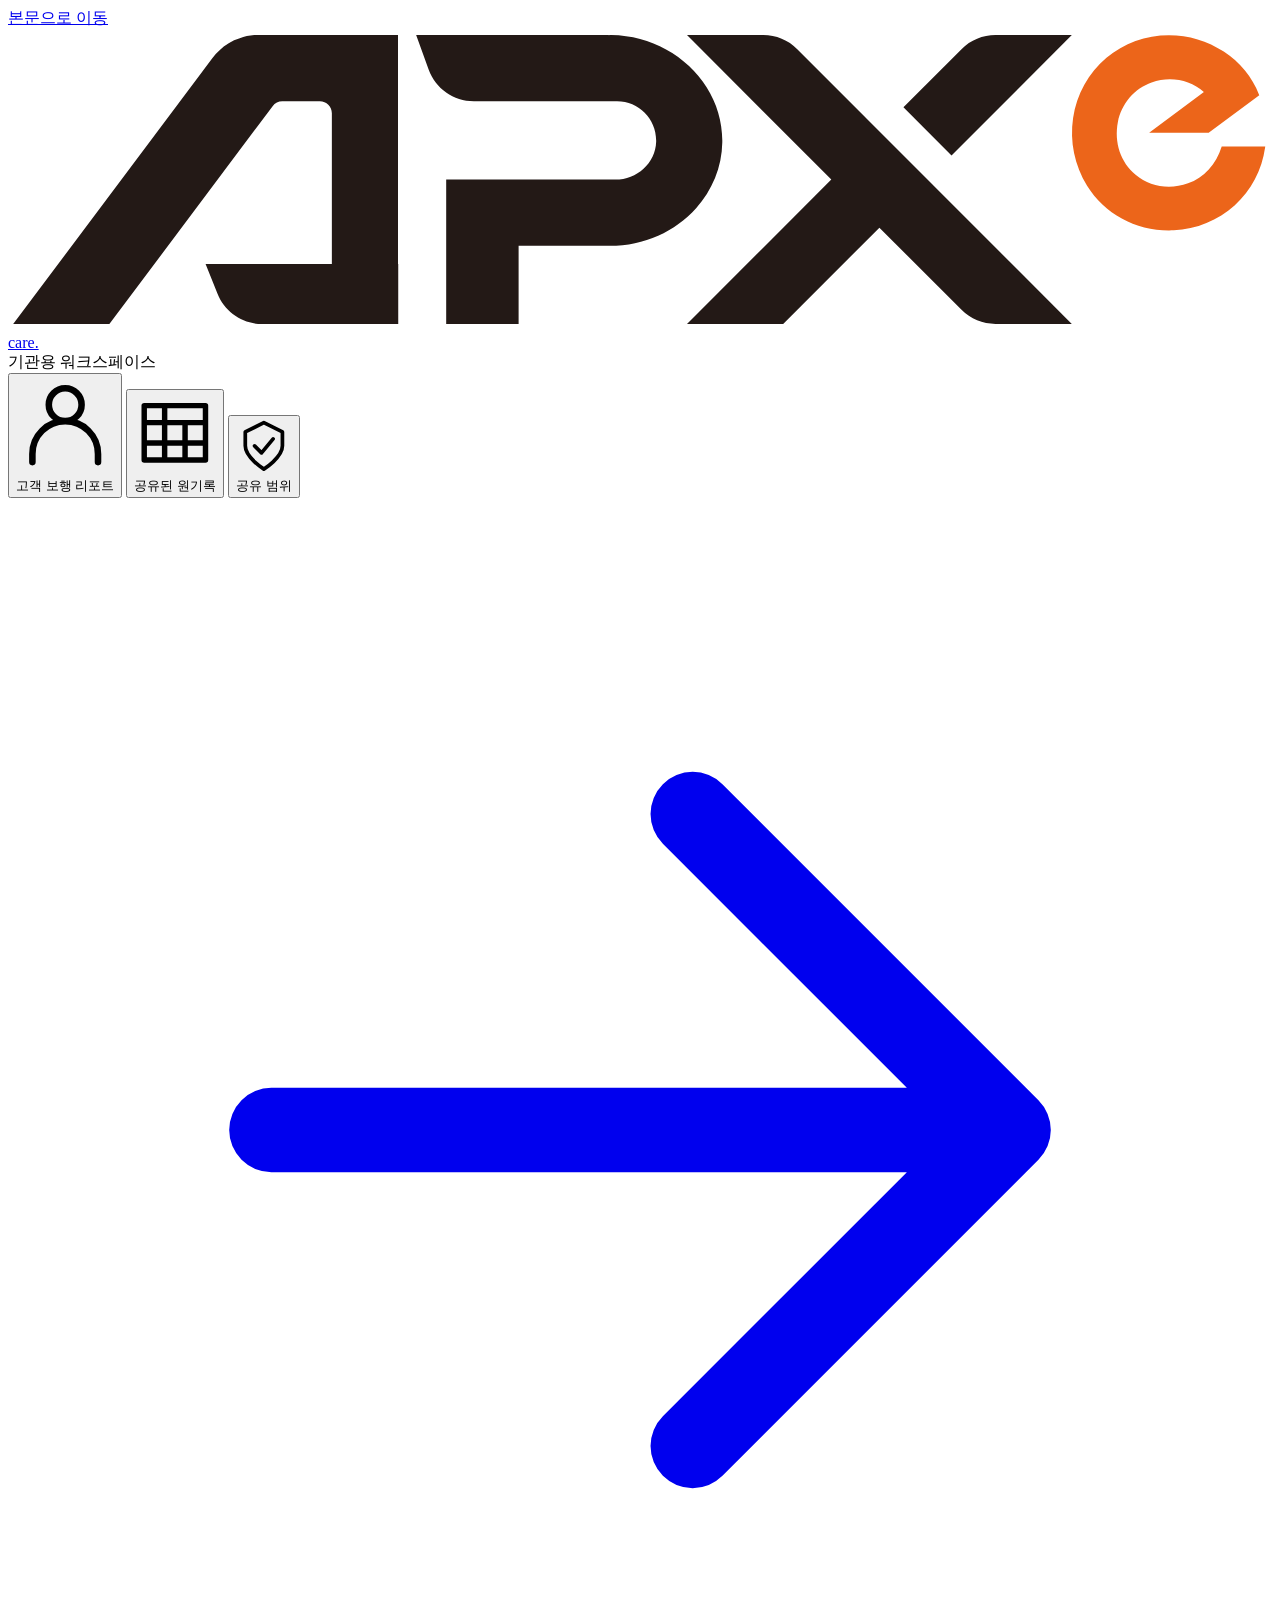
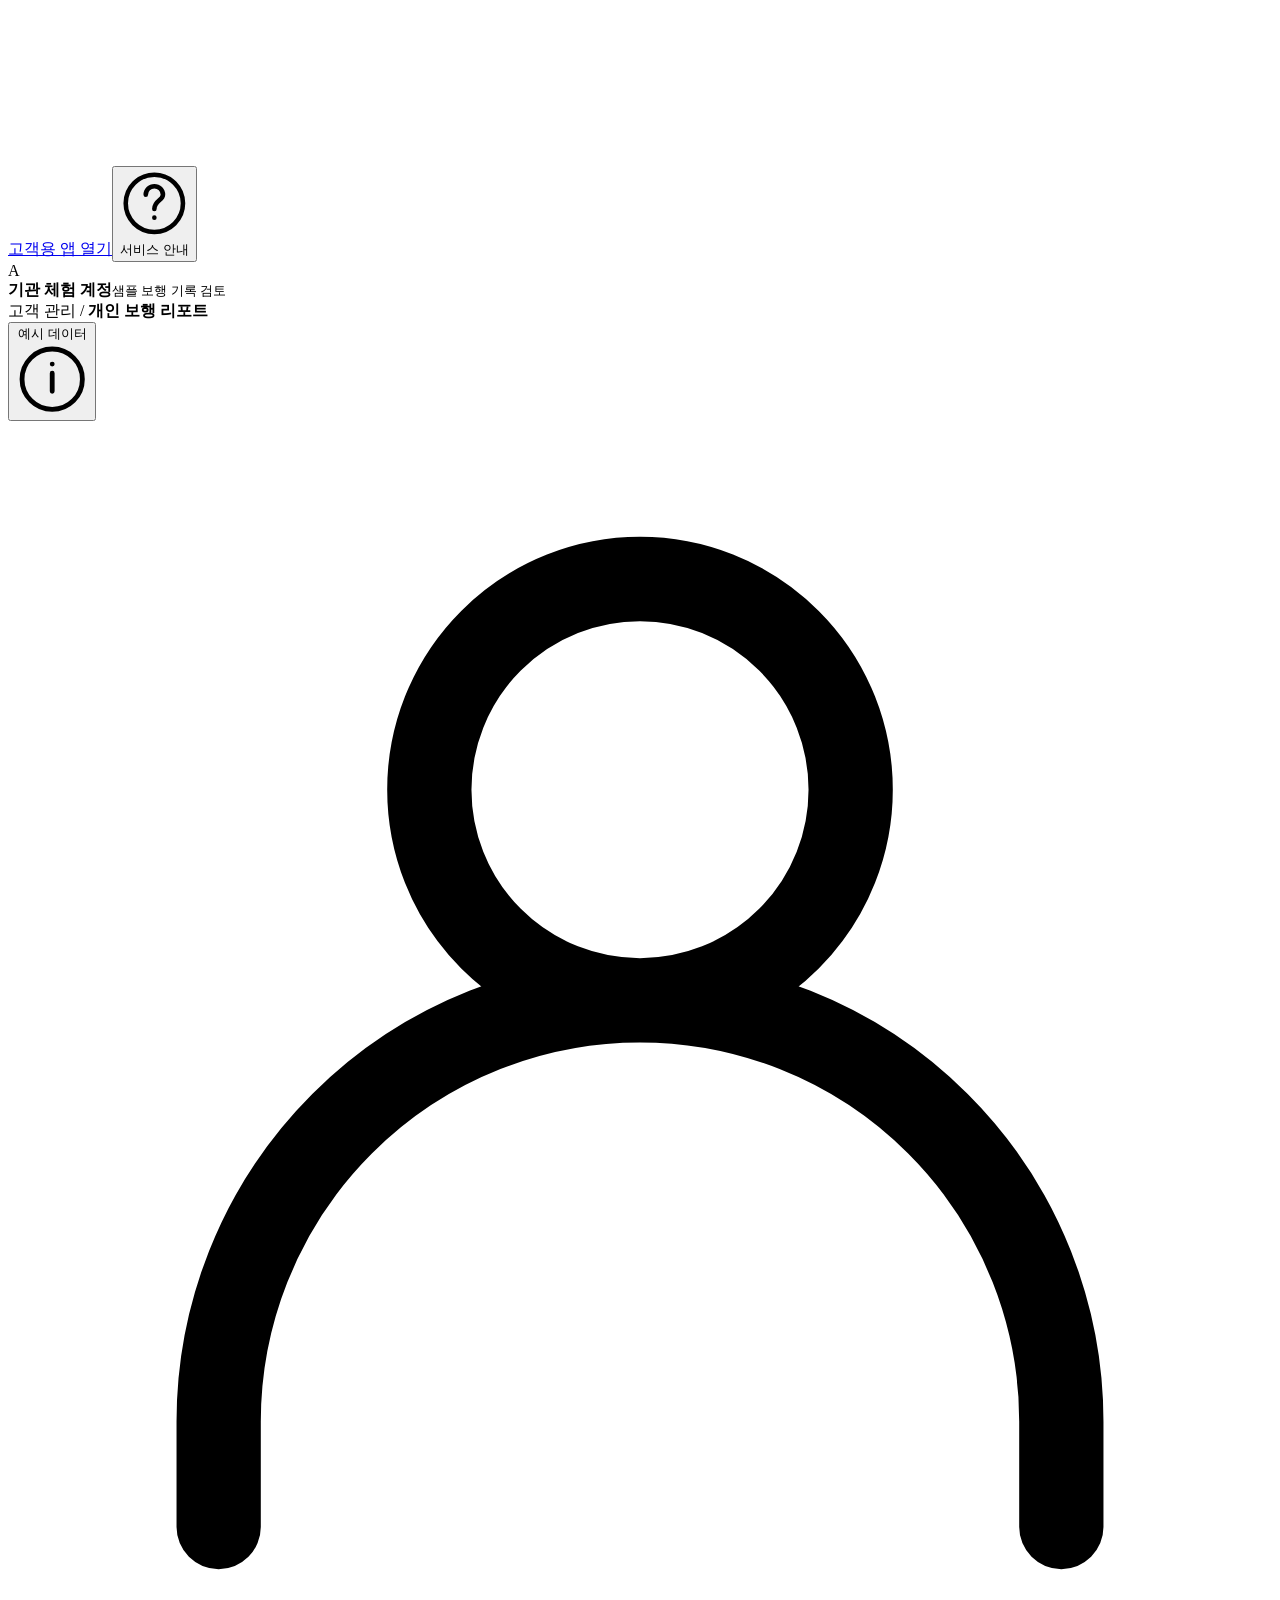
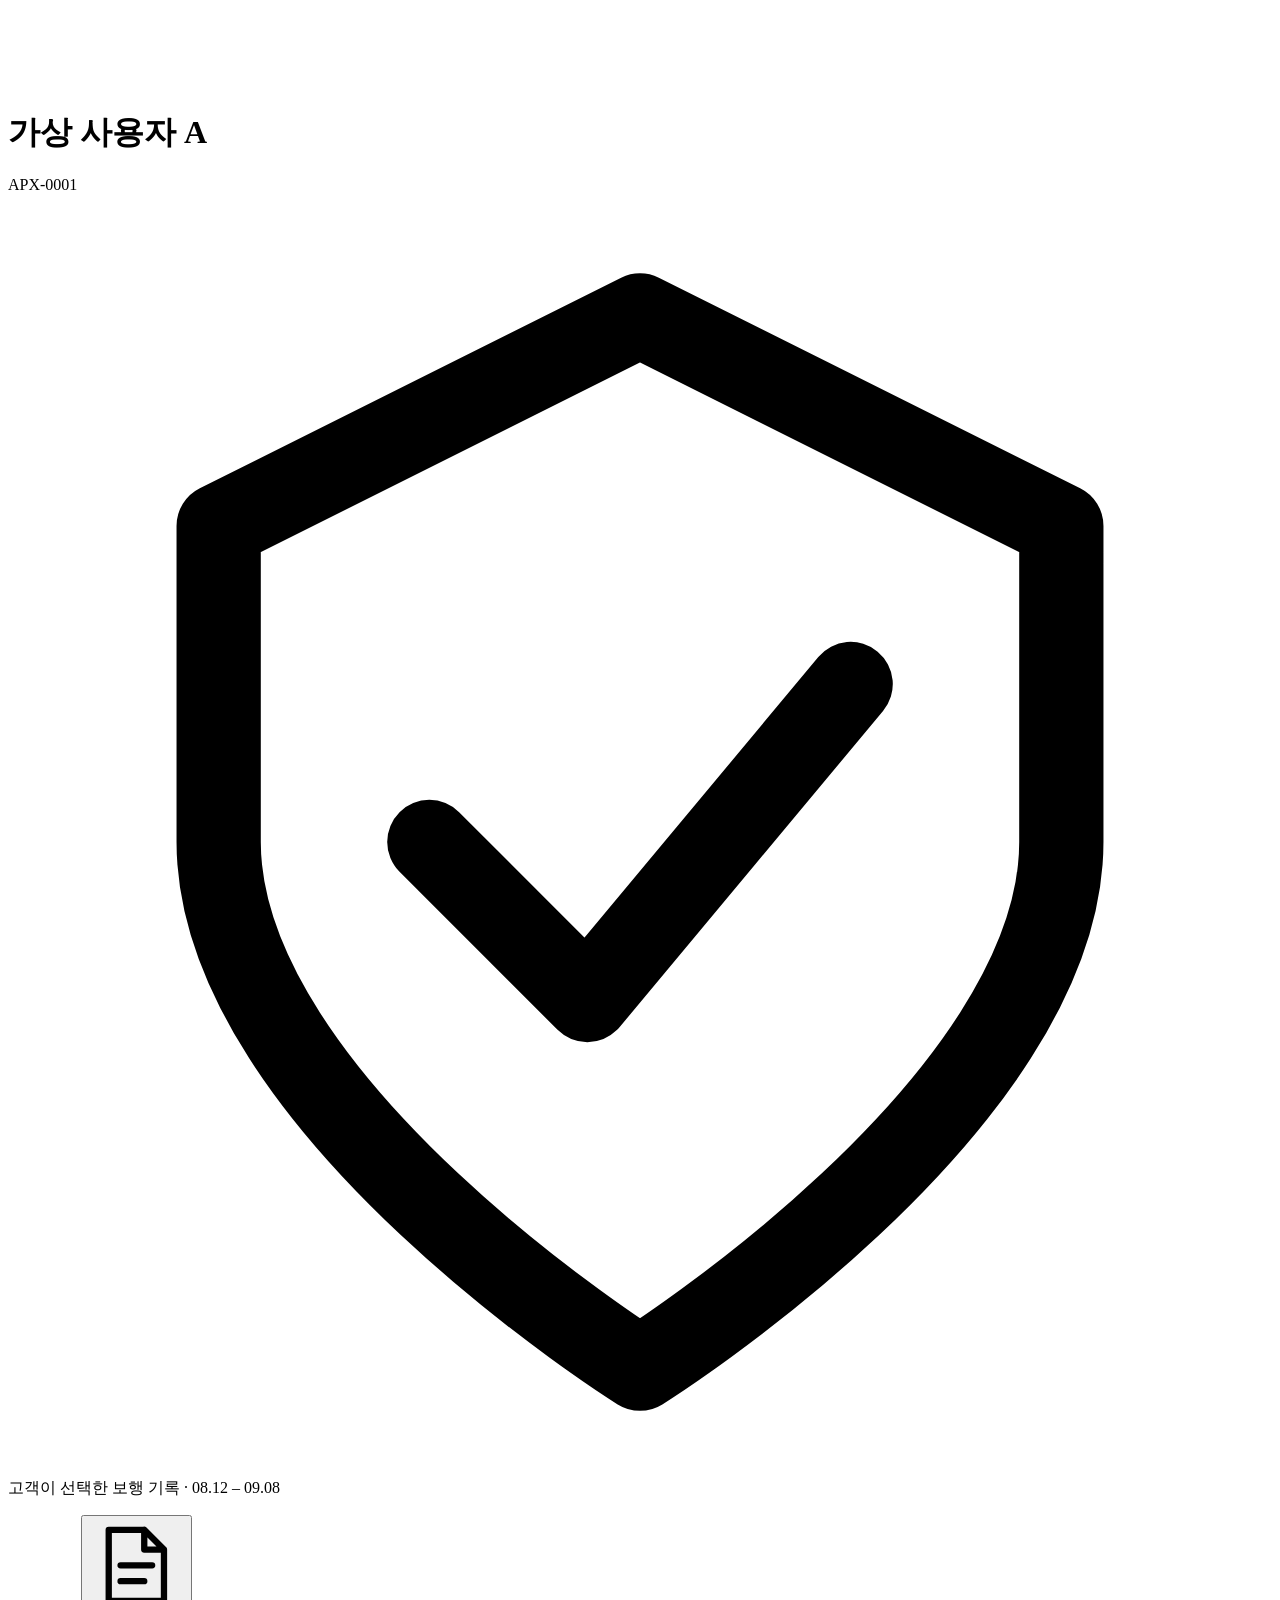
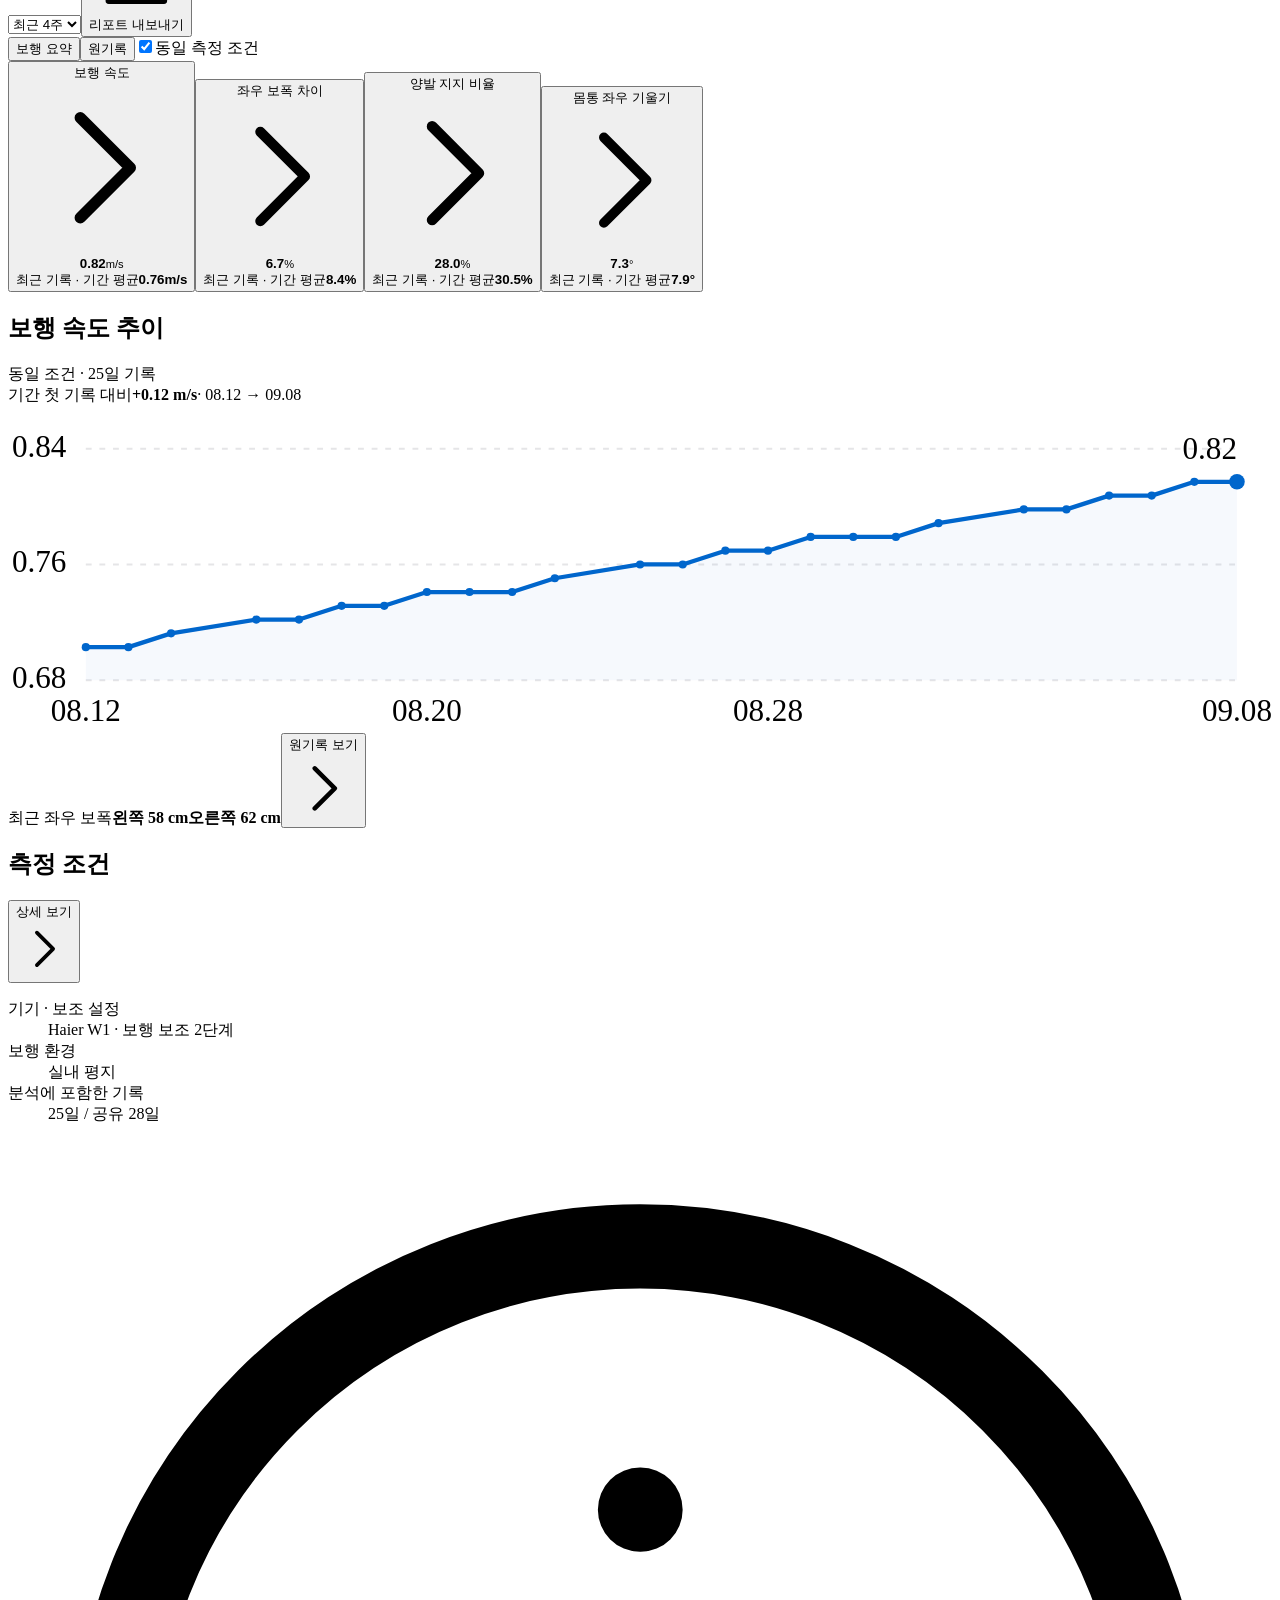
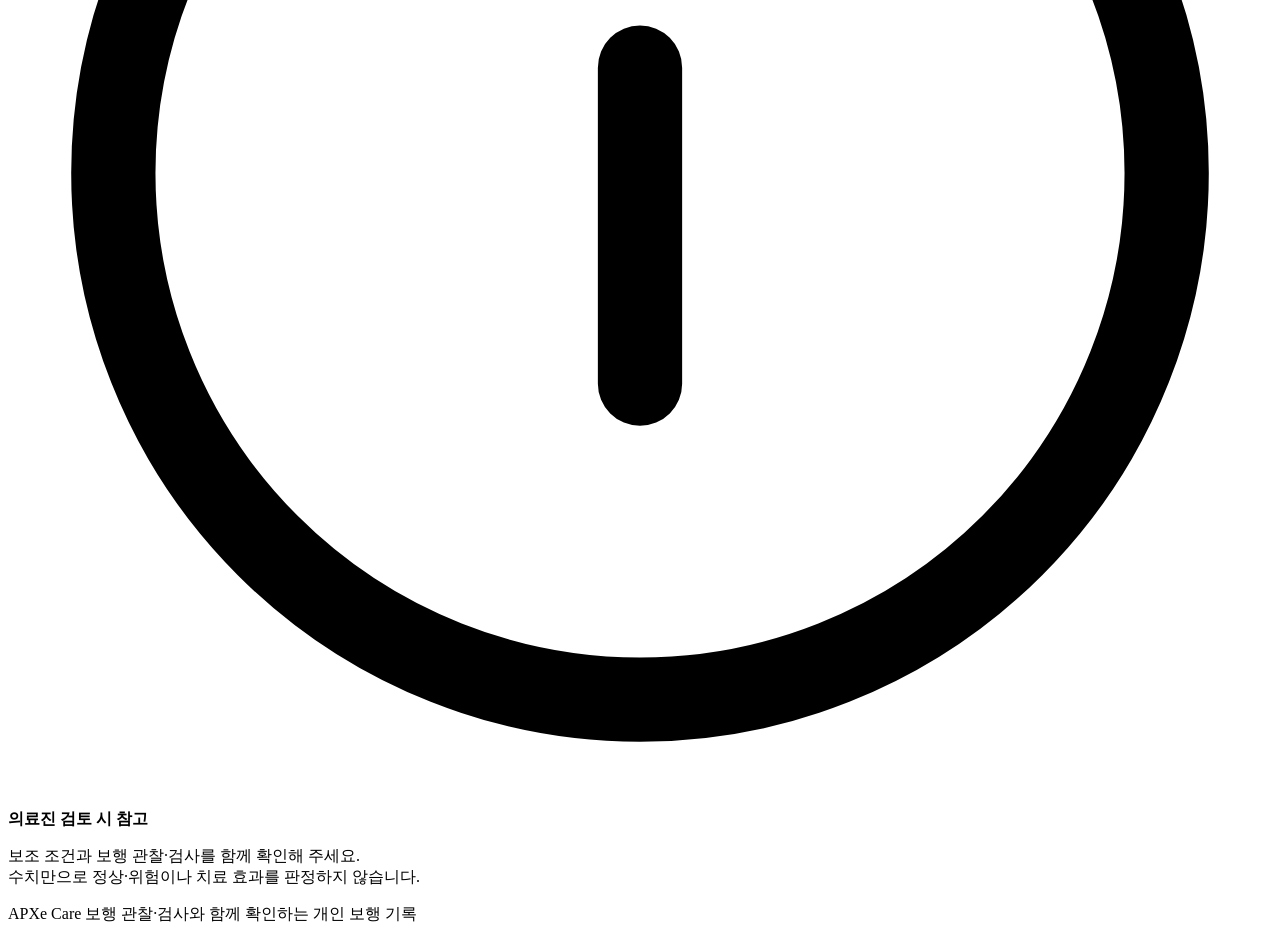
==== provider.html @ 576e1993 "Publish responsive APXe Care customer and provider demos" ====
<!doctype html>
<html lang="ko">
<head>
  <meta charset="utf-8">
  <meta name="viewport" content="width=device-width,initial-scale=1,viewport-fit=cover">
  <meta name="theme-color" content="#f5f5f7">
  <title>APXe Care · 기관용 보행 리포트</title>
  <link rel="icon" href="assets/apxe.svg" type="image/svg+xml">
  <link rel="stylesheet" href="provider.css?v=5">
  <script src="data.js" defer></script>
  <script src="provider.js?v=5" defer></script>
  <link rel="stylesheet" href="mobile.css?v=5">
  <meta name="description" content="APXe Care 기관용 보행 리포트. 공유된 가상 보행 기록의 변화와 측정 조건을 직접 살펴보세요.">
</head>
<body class="provider-app">
  <a class="skip" href="#workspace">본문으로 이동</a>
  <aside class="sidebar" aria-label="기관용 메뉴">
    <a class="brand" href="provider.html"><img src="assets/apxe.svg" alt="APXe"><span>care.</span></a>
    <div class="space-label">기관용 워크스페이스</div>
    <nav>
      <button class="nav-item active" data-view="overview" aria-current="page"><i data-icon="user"></i>고객 보행 리포트</button>
      <button class="nav-item" data-view="records"><i data-icon="table"></i>공유된 원기록</button>
      <button class="nav-item" data-action="scope"><i data-icon="shield"></i>공유 범위</button>
    </nav>
    <div class="sidebar-bottom"><a href="index.html#overview"><i data-icon="arrow"></i>고객용 앱 열기</a><button data-action="help"><i data-icon="help"></i>서비스 안내</button><div class="staff"><span class="avatar">A</span><div><strong>기관 체험 계정</strong><small>샘플 보행 기록 검토</small></div></div></div>
  </aside>
  <div class="shell">
    <header class="topbar"><div class="crumb">고객 관리 <span>/</span> <strong>개인 보행 리포트</strong></div><button class="sample" data-action="help"><span></span>예시 데이터 <i data-icon="info"></i></button></header>
    <main id="workspace" tabindex="-1">
      <div class="subject-header"><div class="subject"><span class="subject-avatar"><i data-icon="user"></i></span><div><div class="subject-title"><h1>가상 사용자 A</h1><span class="subject-id">APX-0001</span></div><p><i data-icon="shield"></i>고객이 선택한 보행 기록 <span>·</span> <span id="subject-range"></span></p></div></div><div class="subject-actions"><select id="period" aria-label="조회 기간"><option value="28">최근 4주</option><option value="7">최근 7일</option></select><button class="button primary" data-action="report"><i data-icon="file"></i>리포트 내보내기</button></div></div>
      <div class="view-tabs"><button class="active" data-view="overview" aria-current="page">보행 요약</button><button data-view="records">원기록</button><label class="condition"><input type="checkbox" id="comparable" checked><span class="toggle"></span>동일 측정 조건</label></div>
      <div id="content"></div>
    </main>
    <footer>APXe Care <span>보행 관찰·검사와 함께 확인하는 개인 보행 기록</span></footer>
  </div>
  <nav class="provider-mobile-nav" aria-label="기관용 하단 메뉴">
    <button data-view="overview" class="active" aria-current="page"><i data-icon="user"></i><span>보행 요약</span></button>
    <button data-view="records"><i data-icon="table"></i><span>원기록</span></button>
    <button data-action="scope"><i data-icon="shield"></i><span>공유 범위</span></button>
    <a href="index.html#overview"><i data-icon="arrow"></i><span>고객용 앱</span></a>
  </nav>
  <dialog id="dialog" aria-labelledby="dialog-title"></dialog>
  <div id="print-root"></div>
</body>
</html>
---- mobile.css ----
/* Shared mobile refinement for the customer and provider experiences. */
html { -webkit-text-size-adjust: 100%; }
button, a, select, input { touch-action: manipulation; }
.provider-mobile-nav, .mobile-table-hint { display: none; }
body:has(dialog[open]) { overflow: hidden; }
dialog { overscroll-behavior: contain; }

@media screen and (max-width: 760px) {
  body { padding-left: env(safe-area-inset-left); padding-right: env(safe-area-inset-right); }
  .sidebar { display: none; }
  .app-shell, .shell { margin-left: 0; min-width: 0; }
  main { min-width: 0; }
  main:focus { outline: none; }
  .topbar { padding-top: env(safe-area-inset-top); height: calc(60px + env(safe-area-inset-top)); }
  .consumer-app .mobile-brand { white-space: nowrap; }
  .demo-badge, .sample { font-size: 12px; min-height: 44px; padding: 0; }
  .account-button { min-height: 44px; min-width: 44px; justify-content: center; }
  .consumer-app .account-tools { gap: 8px; }
  button.icon-button, .analysis-panel .icon-button, .date-switch .icon-button {
    width: 44px; height: 44px; flex: 0 0 44px;
  }
  .consumer-app .heading-actions:has(.date-switch) { top: -8px; }
  .consumer-app .page-heading h1 { padding-right: 90px; font-size: 30px; }
  .consumer-app .page-heading p { font-size: 14px; }
  .segmented button, .filter-strip .segmented button { min-height: 40px; font-size: 13px; }
  .text-button, .hero-bottom button { min-height: 44px; font-size: 13px; }
  select, .select-wrap select, input:not([type=checkbox]):not([type=radio]) { font-size: 16px; min-height: 48px; }
  .condition-filter, .condition { min-height: 44px; font-size: 13px; }
  .hero-content { gap: 10px; }
  .hero-caption, .hero-bottom, .hero-bottom button { font-size: 12px; }
  .hero-bottom { padding-top: 6px; margin-top: 15px; }
  .hero-bottom button { flex-shrink: 0; }
  .hero-tag { font-size: 12px; }
  .metric-grid { grid-template-columns: repeat(3,minmax(0,1fr)); }
  .metric-card { min-width: 0; padding-inline: 9px; }
  .metric-top { font-size: 13px; }
  .metric-value { flex-wrap: wrap; row-gap: 3px; }
  .metric-value span { font-size: 12px; }
  .metric-tail, .metric-tail span { font-size: 12px; line-height: 1.5; }
  .metric-tail { min-height: 36px; }
  .metric-context, .chart-summary span, .chart-footer, .session-meta, .session-stat small { font-size: 12px; }
  .session-name { font-size: 14px; }
  .chart svg { min-height: 0; }
  .chart text { font-size: 12px; fill: #6e6e73; }
  .chart .chart-value { fill: #1d1d1f; font-size: 12px; }
  .chart-summary { flex-wrap: wrap; }
  .analysis-panel .inline-note, .delta, .measure-label { font-size: 13px; }
  .stride-value span small, .stride-value .unit { font-size: 12px; }
  .conditions { gap: 20px 14px; }
  .conditions dd { overflow-wrap: anywhere; }
  .form-label, .date-range-label, .check-card small, .report-controls .share-hint { font-size: 13px; }
  .check-card { padding-block: 16px; }
  .check-card strong { font-size: 16px; }
  .check-card input { margin-top: 3px; }
  .report-paper { padding: 22px 18px; }
  .paper-top { flex-wrap: wrap; gap: 10px; }
  .paper-stats { gap: 8px; padding: 14px 10px; }
  .paper-stat strong { font-size: 23px; }
  .paper-row { flex-wrap: wrap; gap: 6px 16px; }
  .paper-row strong { margin-left: auto; }
  .paper-subject { flex-wrap: wrap; gap: 8px 20px; }
  .mobile-nav, .provider-mobile-nav {
    display: grid; grid-template-columns: repeat(4,minmax(0,1fr));
    position: fixed; inset: auto 0 0; z-index: 30;
    height: auto; min-height: calc(72px + env(safe-area-inset-bottom));
    padding: 8px max(10px,env(safe-area-inset-right)) calc(8px + env(safe-area-inset-bottom)) max(10px,env(safe-area-inset-left));
    background: #fffffff2; border-top: 1px solid #e3e3e6; backdrop-filter: blur(20px);
  }
  .mobile-nav a, .mobile-nav button, .provider-mobile-nav a, .provider-mobile-nav button {
    display: flex; flex-direction: column; align-items: center; justify-content: center;
    gap: 5px; min-height: 52px; padding: 4px; font-size: 12px; color: #6e6e73;
  }
  .provider-mobile-nav svg { width: 21px; height: 21px; }
  .provider-mobile-nav .active { color: #0066cc; font-weight: 600; }
  .page-footer, .provider-app footer { padding-bottom: calc(96px + env(safe-area-inset-bottom)); }
  #toast { bottom: calc(88px + env(safe-area-inset-bottom)); }
  dialog, .app-dialog, .report-dialog {
    width: calc(100% - 24px); max-width: 630px;
    max-height: calc(100dvh - 24px - env(safe-area-inset-top) - env(safe-area-inset-bottom));
    padding: 0; overflow: auto; border-radius: 20px;
  }
  .dialog-head, .dialog-header { position: sticky; top: 0; z-index: 2; background: white; padding: 14px 20px; }
  .dialog-head h2, .dialog-header h2 { font-size: 20px; }
  .dialog-head button { min-width: 44px; min-height: 44px; }
  .dialog-body { padding: 20px; font-size: 15px; }
  .dialog-actions { position: sticky; bottom: 0; background: white; padding: 14px 20px; flex-wrap: wrap; }
  .dialog-actions .button { flex: 1; min-height: 46px; font-size: 14px; }
  .report-dialog .dialog-body { padding: 16px; }
  .provider-app main { padding: 24px 18px; }
  .provider-app .crumb { font-size: 12px; gap: 8px; }
  .provider-app .topbar { padding-inline: 18px; }
  .provider-app .subject { min-width: 0; align-items: flex-start; }
  .provider-app .subject p { flex-wrap: wrap; font-size: 12px; gap: 5px; line-height: 1.5; }
  .provider-app .subject-id { display: none; }
  .provider-app .subject-actions { justify-content: space-between; gap: 10px; }
  .provider-app .subject-actions select { flex: 1; min-width: 0; }
  .provider-app .button { font-size: 14px; min-height: 48px; padding-inline: 16px; }
  .provider-app .view-tabs { gap: 22px; flex-wrap: wrap; }
  .provider-app .view-tabs > button { font-size: 14px; min-height: 44px; padding-bottom: 8px; }
  .provider-app .condition { padding-bottom: 0; margin-bottom: 4px; }
  .provider-app .metric-grid { grid-template-columns: repeat(2,minmax(0,1fr)); }
  .provider-app .metric { padding: 18px 16px; }
  .provider-app .metric-label { font-size: 14px; line-height: 1.45; }
  .provider-app .metric-reading small { font-size: 12px; }
  .provider-app .metric-caption { font-size: 12px; line-height: 1.55; }
  .provider-app .metric-caption strong { display: block; margin: 3px 0 0; }
  .provider-app .panel { padding: 20px; }
  .provider-app .panel-head { flex-wrap: wrap; gap: 8px; }
  .provider-app .panel-head h2 { font-size: 18px; }
  .provider-app .panel-head > span { font-size: 12px; }
  .provider-app .chart-summary { font-size: 12px; line-height: 1.6; }
  .provider-app .trend-chart { height: auto; margin-block: 18px; }
  .provider-app .trend-chart text { font-size: 12px; fill: #6e6e73; }
  .provider-app .chart-foot { flex-wrap: wrap; gap: 8px; font-size: 13px; }
  .provider-app .conditions > div { font-size: 13px; align-items: flex-start; }
  .provider-app .conditions dd { max-width: 62%; }
  .provider-app .review-note strong { font-size: 13px; }
  .provider-app .review-note p, .record-note { font-size: 13px; }
  .mobile-table-hint { display: block; font-size: 12px; color: #6e6e73; margin: 0 0 12px; }
  .table-wrap { max-width: 100%; max-height: 60dvh; overscroll-behavior-x: contain; }
  .table-wrap table { font-size: 14px; }
  .provider-app .report-row { flex-wrap: wrap; gap: 5px 14px; }
  .provider-app .report-row strong { margin-left: auto; text-align: right; }
}

@media screen and (max-width: 359px) {
  .consumer-app .topbar { padding-inline: 16px; }
  .consumer-app .mobile-brand { font-size: 20px; }
  .demo-badge { font-size: 11px; }
  .consumer-app main { padding-inline: 16px; }
  .consumer-app .page-heading h1 { font-size: 27px; }
  .activity-hero { padding-inline: 18px; }
  .metric-hero strong { font-size: 46px; }
  .metric-hero span { font-size: 12px; }
  .goal-ring { width: 84px; height: 84px; flex-basis: 84px; }
  .hero-content { gap: 6px; }
  .hero-bottom { flex-wrap: wrap; gap: 0; }
  .hero-bottom button { margin-left: auto; }
  .metric-card { padding-inline: 6px; }
  .metric-value strong { font-size: 24px; }
  .metric-value { flex-direction: column; align-items: center; }
  .metric-tail span { font-size: 11px; }
  .stride-value { gap: 5px; }
  .stride-value + .stride-value { padding-left: 8px; }
  .stride-value strong { font-size: 28px; }
  .stride-values { gap: 8px; }
  .provider-app .subject-actions { flex-wrap: wrap; }
  .provider-app .subject-actions .button { width: 100%; }
  .provider-app .view-tabs { gap: 16px; }
  .provider-app .condition { margin-left: 0; width: 100%; }
  .provider-app .metric { padding-inline: 12px; }
  .provider-app .metric-label { font-size: 13px; }
}

@media print { .provider-mobile-nav, .mobile-table-hint { display: none !important; } }
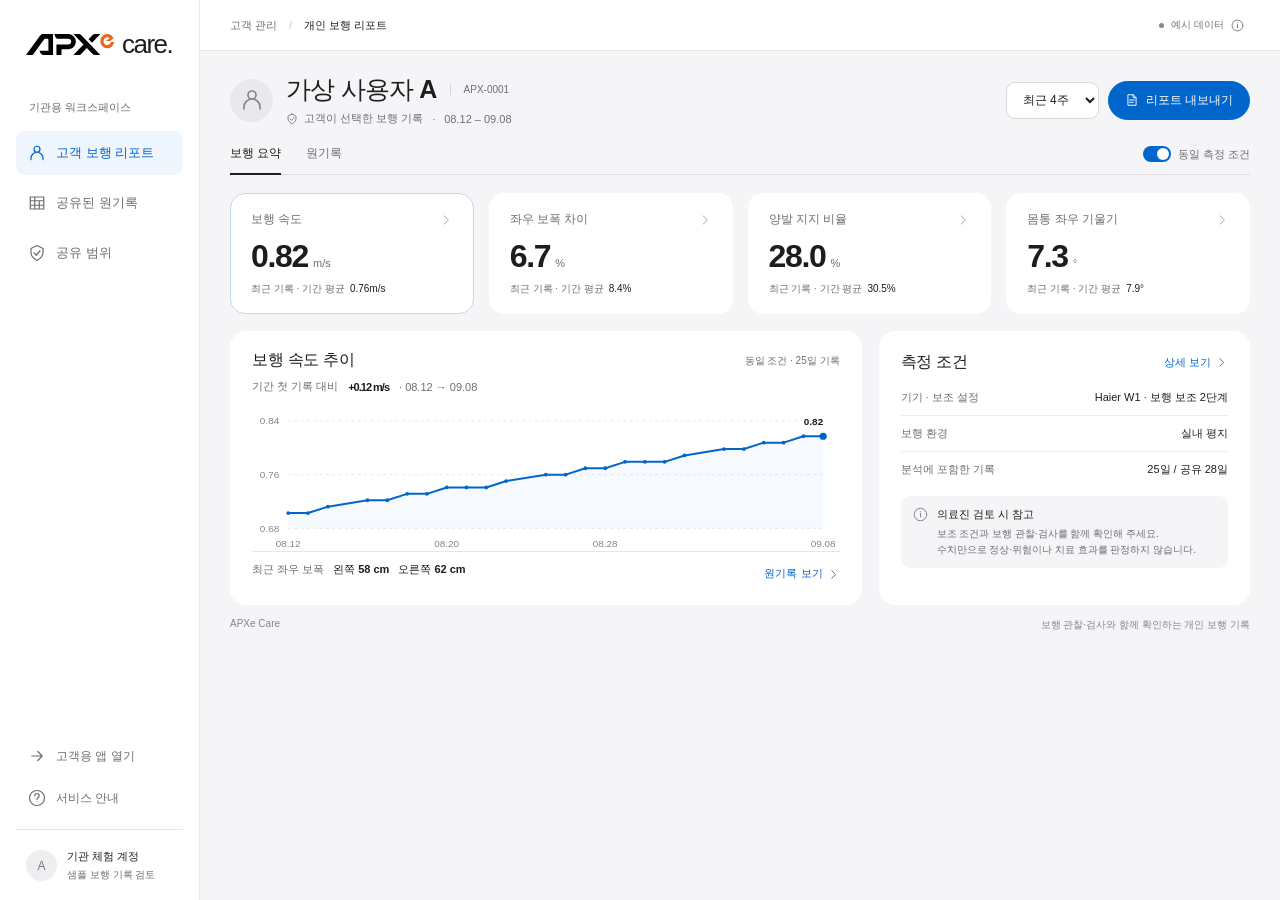
==== commit b7ffe76a: "Replace app branding with supplied APXe SVG logo" ====
--- a/provider.html
+++ b/provider.html
@@ -5,17 +5,17 @@
   <meta name="viewport" content="width=device-width,initial-scale=1,viewport-fit=cover">
   <meta name="theme-color" content="#f5f5f7">
   <title>APXe Care · 기관용 보행 리포트</title>
-  <link rel="icon" href="assets/apxe.svg" type="image/svg+xml">
-  <link rel="stylesheet" href="provider.css?v=5">
+  <link rel="icon" href="assets/apxe.svg?v=6" type="image/svg+xml">
+  <link rel="stylesheet" href="provider.css?v=6">
   <script src="data.js" defer></script>
-  <script src="provider.js?v=5" defer></script>
-  <link rel="stylesheet" href="mobile.css?v=5">
+  <script src="provider.js?v=6" defer></script>
+  <link rel="stylesheet" href="mobile.css?v=6">
   <meta name="description" content="APXe Care 기관용 보행 리포트. 공유된 가상 보행 기록의 변화와 측정 조건을 직접 살펴보세요.">
 </head>
 <body class="provider-app">
   <a class="skip" href="#workspace">본문으로 이동</a>
   <aside class="sidebar" aria-label="기관용 메뉴">
-    <a class="brand" href="provider.html"><img src="assets/apxe.svg" alt="APXe"><span>care.</span></a>
+    <a class="brand" href="provider.html"><img src="assets/apxe.svg?v=6" alt="APXe"><span>care.</span></a>
     <div class="space-label">기관용 워크스페이스</div>
     <nav>
       <button class="nav-item active" data-view="overview" aria-current="page"><i data-icon="user"></i>고객 보행 리포트</button>
--- a/provider.css
+++ b/provider.css
@@ -0,0 +1,35 @@
+:root{--ink:#1d1d1f;--muted:#6e6e73;--blue:#0066cc;--line:#e5e5e7;--canvas:#f5f5f7;--navy:#062253;font-family:-apple-system,BlinkMacSystemFont,"Apple SD Gothic Neo","Segoe UI",sans-serif;color:var(--ink);background:var(--canvas);font-synthesis:none}
+*{box-sizing:border-box}body{margin:0;-webkit-font-smoothing:antialiased}button,select,input{font:inherit}button{cursor:pointer;border:0;background:none;color:inherit}button:focus-visible,a:focus-visible,select:focus-visible,input:focus-visible{outline:2px solid #0071e3;outline-offset:4px}a{color:inherit;text-decoration:none}h1,h2,h3,p{margin:0}h1,h2,h3{font-weight:600;word-break:keep-all}i{display:inline-flex;flex-shrink:0;font-style:normal}i svg{width:18px;height:18px;display:block}svg{display:block}.num{font-variant-numeric:tabular-nums;letter-spacing:-1px}.skip{position:fixed;top:-70px;left:20px;padding:14px;background:var(--ink);color:white;z-index:99}.skip:focus{top:10px}
+.sidebar{position:fixed;inset:0 auto 0 0;width:200px;background:white;border-right:1px solid #ebebed;padding:29px 16px 18px;display:flex;flex-direction:column}.brand{display:flex;align-items:center;gap:8px;margin:0 10px 40px}.brand img{width:88px;height:auto}.brand span{font-size:26px;letter-spacing:-1.5px;font-weight:400}.space-label{font-size:11px;color:var(--muted);margin:0 13px 16px}.sidebar nav{display:grid;gap:6px}.nav-item{display:flex;align-items:center;gap:10px;width:100%;padding:13px 12px;border-radius:9px;font-size:13px;text-align:left;color:var(--muted)}.nav-item.active{background:#eef5fc;color:var(--blue);font-weight:600}.nav-item:hover{background:#f5f5f7}.sidebar-bottom{margin-top:auto}.sidebar-bottom>a,.sidebar-bottom>button{display:flex;align-items:center;gap:10px;font-size:12px;color:var(--muted);padding:12px;width:100%;text-align:left}.staff{display:flex;align-items:center;gap:10px;border-top:1px solid var(--line);padding:19px 10px 0;margin-top:10px}.avatar{display:grid;place-items:center;width:31px;height:31px;border-radius:50%;background:#eeeef0;color:#77777d;font-size:12px}.staff strong{display:block;font-size:11px;font-weight:600}.staff small{display:block;font-size:10px;color:var(--muted);margin-top:4px}.shell{margin-left:200px}.topbar{height:51px;background:#fff;border-bottom:1px solid var(--line);padding:0 30px;display:flex;align-items:center;justify-content:space-between}.crumb{display:flex;align-items:center;gap:12px;font-size:11px;color:var(--muted)}.crumb span{color:#c2c2c6}.crumb strong{font-weight:400;color:var(--ink)}.sample{display:flex;align-items:center;gap:7px;font-size:10px;color:var(--muted)}.sample>span{width:5px;height:5px;background:#86868b;border-radius:50%}.sample i svg{width:13px;height:13px}
+main{padding:23px 30px 13px;max-width:1540px;margin:auto}.subject-header{display:flex;align-items:center;justify-content:space-between;gap:20px;margin-bottom:19px}.subject{display:flex;align-items:center;gap:13px}.subject-avatar{display:grid;place-items:center;width:43px;height:43px;background:#e9e9ed;color:#818188;border-radius:50%}.subject-avatar svg{width:24px;height:24px}.subject-title{display:flex;align-items:center;gap:13px}.subject h1{font-size:25px;letter-spacing:-.8px;line-height:1.2}.subject-id{font-size:10px;color:var(--muted);padding-left:13px;border-left:1px solid #d2d2d7}.subject p{display:flex;align-items:center;gap:6px;font-size:11px;color:var(--muted);margin-top:7px}.subject p svg{width:12px;height:12px}.subject p>span:first-of-type{margin:0 3px}.subject-actions{display:flex;gap:9px;align-items:center}.button{display:inline-flex;align-items:center;justify-content:center;gap:7px;border-radius:999px;padding:10px 16px;font-size:12px;min-height:37px;border:1px solid var(--line);white-space:nowrap}.button.primary{color:white;background:var(--blue);border-color:var(--blue)}.button:hover{filter:brightness(.97)}.button svg{width:14px;height:14px}select{border:1px solid #d8d8dc;background:white;border-radius:9px;padding:9px 12px;color:var(--ink);font-size:12px;min-height:37px}.view-tabs{display:flex;gap:25px;align-items:center;border-bottom:1px solid #dedee2;margin-bottom:18px}.view-tabs>button{font-size:12px;padding:0 0 12px;color:var(--muted);position:relative}.view-tabs>button.active{font-weight:600;color:var(--ink)}.view-tabs>button.active:after{content:"";position:absolute;left:0;right:0;bottom:-1px;height:2px;background:var(--ink)}.condition{display:flex;align-items:center;gap:7px;margin-left:auto;padding-bottom:11px;font-size:11px;color:var(--muted);cursor:pointer}.condition input{position:absolute;opacity:0;width:29px;height:17px}.toggle{width:28px;height:16px;background:#c5c5ca;border-radius:20px;padding:2px;display:flex;align-items:center}.toggle:before{content:"";width:12px;height:12px;border-radius:50%;background:white}.condition input:checked+.toggle{background:var(--blue)}.condition input:checked+.toggle:before{transform:translateX(12px)}.condition input:focus-visible+.toggle{outline:2px solid #0071e3;outline-offset:3px}
+.metric-grid{display:grid;grid-template-columns:repeat(4,1fr);gap:15px}.metric{padding:17px 20px;background:white;border-radius:15px;text-align:left;min-width:0;border:1px solid transparent}.metric.active{border-color:#bfd7ef}.metric-label{display:flex;justify-content:space-between;align-items:center;font-size:12px;color:var(--muted);gap:8px}.metric-label svg{width:14px;height:14px;color:#a1a1a6}.metric-reading{display:flex;align-items:baseline;gap:5px;margin-top:10px}.metric-reading strong{font-size:32px;font-weight:600;letter-spacing:-1.3px}.metric-reading small{font-size:11px;color:var(--muted)}.metric-caption{font-size:10px;color:var(--muted);margin-top:7px}.metric-caption strong{font-weight:400;color:var(--ink);margin-left:5px}.detail-grid{display:grid;grid-template-columns:minmax(0,1.7fr) minmax(305px,1fr);gap:17px;margin-top:17px}.panel{background:white;border-radius:16px;padding:19px 22px;min-width:0}.panel-head{display:flex;align-items:center;justify-content:space-between;gap:12px}.panel-head h2{font-size:16px;letter-spacing:-.3px}.panel-head>span{font-size:10px;color:var(--muted)}.text-button{display:inline-flex;align-items:center;gap:4px;color:var(--blue);font-size:11px;padding:2px 0;min-height:24px}.text-button svg{width:13px;height:13px}.chart-summary{display:flex;align-items:center;gap:10px;margin-top:8px;color:var(--muted);font-size:11px}.chart-summary strong{font-weight:600;color:var(--ink)}.trend-chart{width:100%;height:150px;margin-top:7px;overflow:visible}.trend-chart text{font-size:11px;fill:#86868b;font-family:inherit}.trend-chart .last-label{fill:var(--ink);font-weight:600}.chart-foot{display:flex;justify-content:space-between;gap:14px;padding-top:10px;border-top:1px solid var(--line);font-size:11px;color:var(--muted);line-height:1.4}.chart-foot strong{font-weight:600;color:var(--ink);margin-left:9px}.conditions{margin:6px 0 0}.conditions>div{display:flex;align-items:center;justify-content:space-between;gap:12px;border-bottom:1px solid #eeeef0;padding:10px 0;font-size:11px}.conditions>div:last-child{border-bottom:0}.conditions dt{color:var(--muted)}.conditions dd{margin:0;text-align:right}.review-note{background:#f5f5f7;border-radius:9px;padding:11px 12px;margin-top:9px;display:flex;gap:9px}.review-note svg{width:15px;height:15px;color:#86868b}.review-note strong{display:block;font-size:11px;font-weight:600}.review-note p{font-size:10px;color:var(--muted);line-height:1.55;margin-top:4px}.record-note{font-size:11px;color:var(--muted);margin:10px 0 16px}.table-wrap{overflow:auto;max-height:calc(100vh - 285px)}table{width:100%;border-collapse:collapse;white-space:nowrap;font-size:12px}th{background:#f5f5f7;color:var(--muted);font-weight:400;text-align:left;padding:10px 14px;position:sticky;top:0}td{padding:12px 14px;border-bottom:1px solid var(--line)}td:first-child{font-variant-numeric:tabular-nums}.scope-tag{color:var(--navy);font-size:10px}.records-panel{padding-bottom:12px}footer{padding:0 30px 13px;font-size:10px;color:#86868b;display:flex;justify-content:space-between;max-width:1540px;margin:auto}
+dialog{width:min(630px,calc(100% - 32px));border:0;border-radius:20px;padding:0;box-shadow:0 20px 70px #0002;max-height:calc(100dvh - 40px);color:var(--ink)}dialog::backdrop{background:#0004;backdrop-filter:blur(5px)}.dialog-head{display:flex;align-items:center;justify-content:space-between;padding:23px 26px;border-bottom:1px solid var(--line)}.dialog-head h2{font-size:20px;letter-spacing:-.5px}.dialog-head button{font-size:22px;color:var(--muted);padding:0 4px}.dialog-body{padding:24px 26px;font-size:14px;line-height:1.7}.dialog-body p{color:var(--muted)}.dialog-body h3{font-size:16px;margin:18px 0 9px}.dialog-body li{padding:5px 0}.dialog-actions{display:flex;gap:8px;justify-content:flex-end;padding:17px 26px;border-top:1px solid var(--line)}.report-document h2{font-size:25px;letter-spacing:-.7px}.report-document h3{font-size:16px;margin-top:23px}.report-document .meta{font-size:12px;color:var(--muted);margin:12px 0}.report-document .report-row{display:flex;justify-content:space-between;border-bottom:1px solid var(--line);padding:10px 0;font-size:13px;gap:25px}.report-row span{color:var(--muted)}.report-document .report-note{font-size:11px;background:#f5f5f7;padding:14px;margin-top:23px;line-height:1.6;color:var(--muted)}#print-root{display:none}
+@media(min-width:1550px){main{padding-top:34px}.subject-header{margin-bottom:25px}.subject h1{font-size:29px}.metric{padding:24px}.metric-reading strong{font-size:40px}.detail-grid{margin-top:23px}.panel{padding:25px}.trend-chart{height:205px}.conditions>div{padding:13px 0;font-size:13px}.panel-head h2{font-size:19px}.metric-label{font-size:14px}.review-note p{font-size:12px}}
+@media(max-width:1150px){.sidebar{width:178px;padding-inline:12px}.brand img{width:76px}.brand span{font-size:23px}.shell{margin-left:178px}main{padding-inline:22px}.topbar{padding-inline:22px}.subject h1{font-size:23px}.subject-id{display:none}.metric{padding:16px}.metric-grid{gap:12px}.metric-reading strong{font-size:30px}.detail-grid{grid-template-columns:minmax(0,1.4fr) minmax(280px,1fr);gap:14px}.panel{padding:19px}.trend-chart{height:150px}}
+@media(max-width:850px){.sidebar{width:70px;padding:22px 10px}.brand{margin:0 auto 26px}.brand img{width:47px}.brand span,.space-label,.sidebar-bottom{display:none}.nav-item{font-size:0;padding:15px;gap:0}.nav-item svg{width:21px;height:21px}.shell{margin-left:70px}.detail-grid{grid-template-columns:1fr}.subject-header{align-items:flex-start;flex-direction:column;gap:15px}.subject-actions{align-self:stretch;justify-content:flex-end}.metric-label{font-size:11px}.metric{padding:14px}.metric-reading strong{font-size:28px}.metric-caption{line-height:1.5}.chart-foot{font-size:12px}.trend-chart{height:190px}footer{margin-top:15px}.table-wrap{max-height:500px}}
+@media(max-width:560px){.sidebar{display:none}.shell{margin-left:0}.topbar{padding:0 18px}.crumb{gap:8px;font-size:10px}main{padding:22px 17px}.subject h1{font-size:25px}.subject p{font-size:10px;gap:3px}.subject-actions{justify-content:space-between}.subject-actions select{flex:1}.metric-grid{grid-template-columns:repeat(2,1fr);gap:12px}.metric{padding:17px}.metric-label{font-size:12px}.metric-reading strong{font-size:31px}.metric-caption{font-size:10px}.detail-grid{margin-top:14px}.panel{padding:20px}.chart-foot{flex-wrap:wrap;gap:7px}.trend-chart{height:160px}.conditions>div{font-size:12px}.review-note strong{font-size:12px}.review-note p{font-size:11px}.view-tabs{gap:23px}.condition{font-size:10px}.subject-avatar{width:39px;height:39px}footer{padding:0 18px 20px}footer span{display:none}.dialog-body{padding:22px}.dialog-head{padding:21px 22px}}
+@media(prefers-reduced-motion:reduce){*{scroll-behavior:auto!important}}
+@media print{@page{size:A4;margin:16mm}.sidebar,.shell,dialog{display:none!important}body{background:white}#print-root{display:block}.report-document{font-family:-apple-system,"Apple SD Gothic Neo",sans-serif}.report-document *{print-color-adjust:exact}}
+@media (min-width: 1101px) and (max-height: 600px) {
+  .sidebar { padding-top: 23px; }
+  .brand { margin-bottom: 28px; }
+  .topbar { height: 44px; }
+  main { padding-top: 16px; padding-bottom: 9px; }
+  .subject-header { margin-bottom: 13px; }
+  .subject-avatar { width: 38px; height: 38px; }
+  .subject h1 { font-size: 24px; }
+  .view-tabs { margin-bottom: 13px; }
+  .view-tabs > button { padding-bottom: 10px; }
+  .condition { padding-bottom: 9px; }
+  .metric { padding: 14px 19px; }
+  .metric-reading { margin-top: 7px; }
+  .metric-reading strong { font-size: 30px; }
+  .metric-caption { margin-top: 5px; }
+  .detail-grid { margin-top: 13px; }
+  .panel { padding: 16px 21px; }
+  .trend-chart { height: clamp(124px, calc(100dvh - 422px), 178px); margin-top: 4px; }
+  .conditions > div { padding: 8px 0; }
+  .review-note { margin-top: 7px; padding: 9px 11px; }
+  .chart-foot { padding-top: 8px; }
+  footer { padding-bottom: 9px; }
+}
--- a/mobile.css
+++ b/mobile.css
@@ -153,3 +153,8 @@
 }
 
 @media print { .provider-mobile-nav, .mobile-table-hint { display: none !important; } }
+
+@media screen and (max-width: 760px) {
+  .consumer-app .mobile-brand { display: inline-flex; align-items: center; gap: 7px; min-height: 44px; }
+  .mobile-brand img { width: 84px; height: auto; display: block; flex-shrink: 0; }
+}
